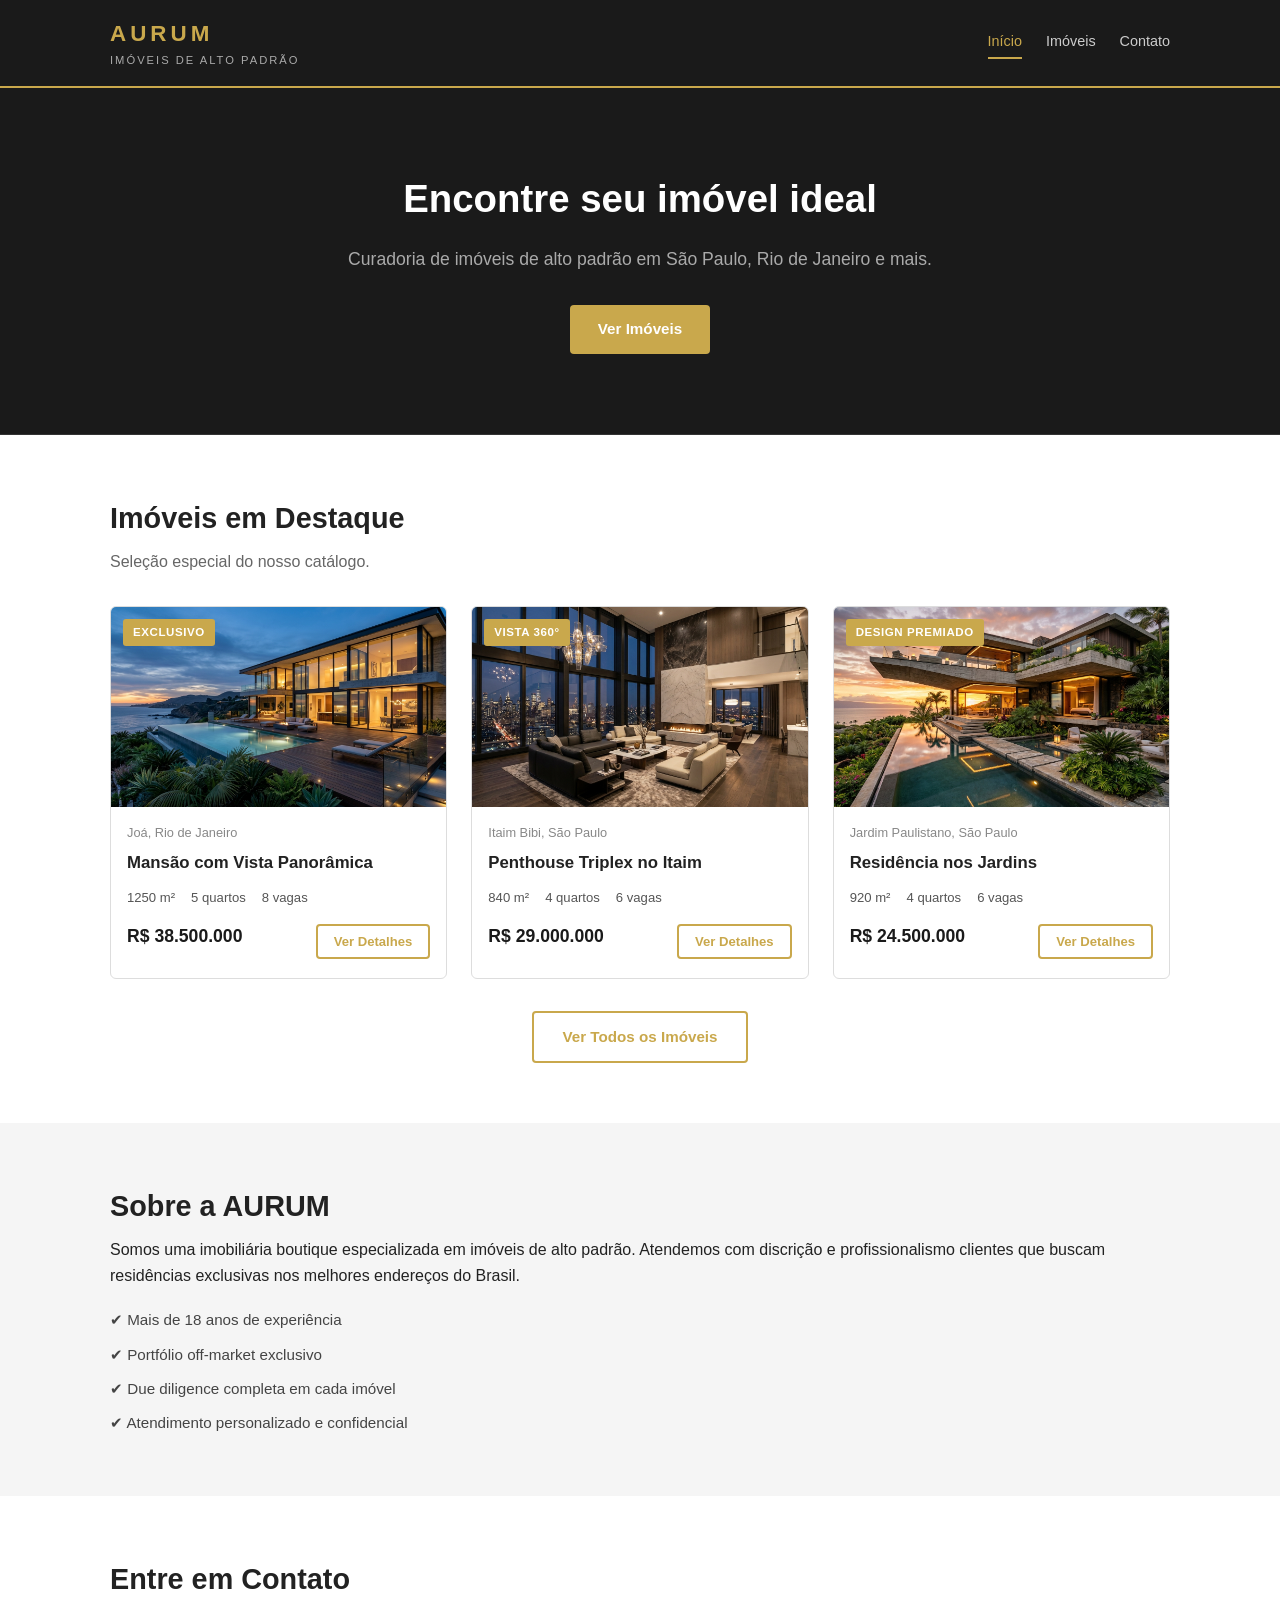
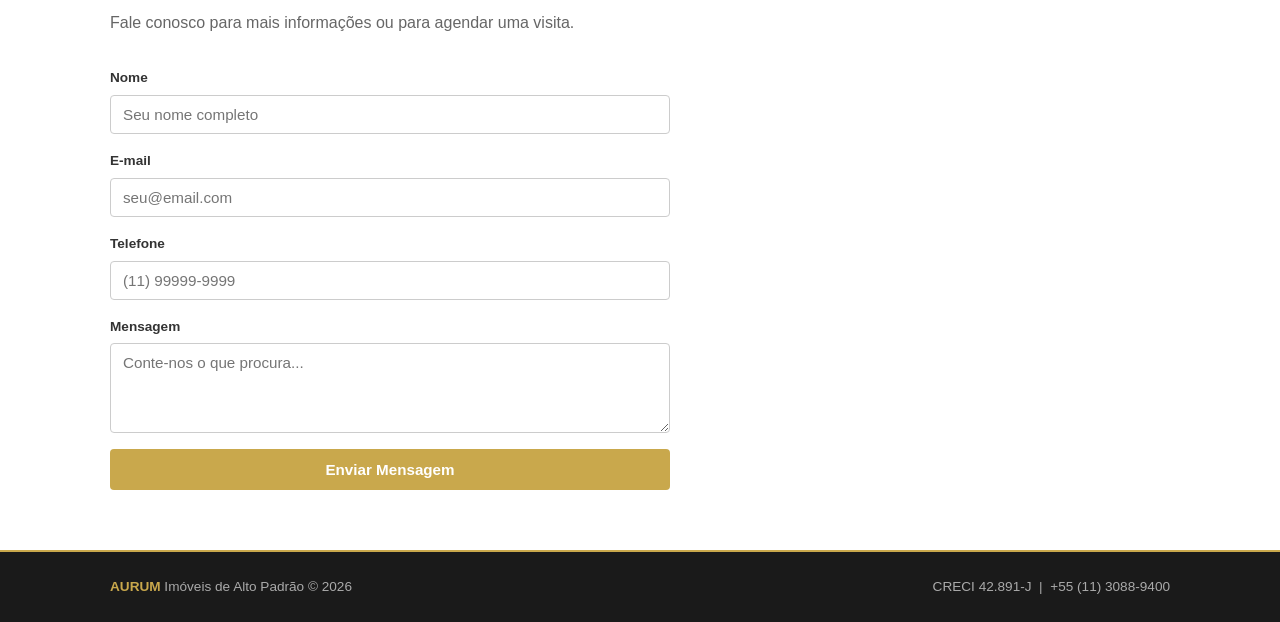
==== aurum-imoveis/index.html @ 84224f12 "Add files via upload" ====
<!DOCTYPE html>
<html lang="pt-BR">
<head>
  <meta charset="UTF-8">
  <meta name="viewport" content="width=device-width, initial-scale=1.0">
  <title>AURUM | Imóveis de Alto Padrão</title>
  <meta name="description" content="Imóveis exclusivos em São Paulo e Rio de Janeiro.">
  <link rel="stylesheet" href="css/style.css">
</head>
<body>

  <!-- Cabeçalho -->
  <header>
    <div class="container header-inner">
      <div class="logo">
        <span class="logo-name">AURUM</span>
        <span class="logo-sub">Imóveis de Alto Padrão</span>
      </div>
      <nav>
        <a href="index.html" class="active">Início</a>
        <a href="imoveis.html">Imóveis</a>
        <a href="#contato">Contato</a>
      </nav>
    </div>
  </header>

  <main>

    <!-- Hero -->
    <section class="hero">
      <div class="container">
        <h1>Encontre seu imóvel ideal</h1>
        <p>Curadoria de imóveis de alto padrão em São Paulo, Rio de Janeiro e mais.</p>
        <a href="imoveis.html" class="btn-primary">Ver Imóveis</a>
      </div>
    </section>

    <!-- Destaques -->
    <section class="section" id="destaques">
      <div class="container">
        <h2>Imóveis em Destaque</h2>
        <p class="subtitle">Seleção especial do nosso catálogo.</p>

        <div class="cards-grid" id="home-grid">
          <!-- preenchido pelo JS -->
        </div>

        <div style="text-align:center; margin-top:32px;">
          <a href="imoveis.html" class="btn-outline">Ver Todos os Imóveis</a>
        </div>
      </div>
    </section>

    <!-- Sobre -->
    <section class="section section-gray" id="sobre">
      <div class="container">
        <h2>Sobre a AURUM</h2>
        <p>
          Somos uma imobiliária boutique especializada em imóveis de alto padrão.
          Atendemos com discrição e profissionalismo clientes que buscam
          residências exclusivas nos melhores endereços do Brasil.
        </p>
        <ul class="about-list">
          <li>✔ Mais de 18 anos de experiência</li>
          <li>✔ Portfólio off-market exclusivo</li>
          <li>✔ Due diligence completa em cada imóvel</li>
          <li>✔ Atendimento personalizado e confidencial</li>
        </ul>
      </div>
    </section>

    <!-- Contato -->
    <section class="section" id="contato">
      <div class="container">
        <h2>Entre em Contato</h2>
        <p class="subtitle">Fale conosco para mais informações ou para agendar uma visita.</p>

        <form class="contact-form" onsubmit="handleForm(event)">
          <div class="form-group">
            <label for="name">Nome</label>
            <input type="text" id="name" placeholder="Seu nome completo" required>
          </div>
          <div class="form-group">
            <label for="email">E-mail</label>
            <input type="email" id="email" placeholder="seu@email.com" required>
          </div>
          <div class="form-group">
            <label for="phone">Telefone</label>
            <input type="tel" id="phone" placeholder="(11) 99999-9999">
          </div>
          <div class="form-group">
            <label for="msg">Mensagem</label>
            <textarea id="msg" rows="4" placeholder="Conte-nos o que procura..."></textarea>
          </div>
          <button type="submit" class="btn-primary">Enviar Mensagem</button>
        </form>
      </div>
    </section>

  </main>

  <!-- Rodapé -->
  <footer>
    <div class="container footer-inner">
      <span><strong>AURUM</strong> Imóveis de Alto Padrão &copy; 2026</span>
      <span>CRECI 42.891-J &nbsp;|&nbsp; +55 (11) 3088-9400</span>
    </div>
  </footer>

  <script src="js/main.js"></script>
</body>
</html>
---- aurum-imoveis/css/style.css ----
/* ==============================
   RESET E BASE
   ============================== */
*, *::before, *::after {
  box-sizing: border-box;
  margin: 0;
  padding: 0;
}

body {
  font-family: Arial, sans-serif;
  font-size: 16px;
  color: #222;
  background: #fff;
  line-height: 1.6;
}

a {
  color: inherit;
  text-decoration: none;
}

img {
  max-width: 100%;
  display: block;
}

/* ==============================
   LAYOUT
   ============================== */
.container {
  max-width: 1100px;
  margin: 0 auto;
  padding: 0 20px;
}

.section {
  padding: 60px 0;
}

.section-gray {
  background: #f5f5f5;
}

/* ==============================
   CABEÇALHO
   ============================== */
header {
  background: #1a1a1a;
  color: #fff;
  padding: 16px 0;
  position: sticky;
  top: 0;
  z-index: 100;
  border-bottom: 2px solid #c9a84c;
}

.header-inner {
  display: flex;
  align-items: center;
  justify-content: space-between;
  gap: 20px;
}

.logo {
  display: flex;
  flex-direction: column;
}

.logo-name {
  font-size: 1.4rem;
  font-weight: bold;
  letter-spacing: 4px;
  color: #c9a84c;
}

.logo-sub {
  font-size: 0.7rem;
  letter-spacing: 2px;
  color: #aaa;
  text-transform: uppercase;
}

nav {
  display: flex;
  gap: 24px;
}

nav a {
  color: #ccc;
  font-size: 0.9rem;
  padding: 4px 0;
  border-bottom: 2px solid transparent;
  transition: color 0.2s, border-color 0.2s;
}

nav a:hover,
nav a.active {
  color: #c9a84c;
  border-bottom-color: #c9a84c;
}

/* ==============================
   HERO (PÁGINA INICIAL)
   ============================== */
.hero {
  background: #1a1a1a;
  color: #fff;
  padding: 80px 0;
  text-align: center;
  border-bottom: 1px solid #333;
}

.hero h1 {
  font-size: 2.4rem;
  margin-bottom: 16px;
  color: #fff;
}

.hero p {
  font-size: 1.1rem;
  color: #aaa;
  margin-bottom: 32px;
}

/* ==============================
   HERO DA PÁGINA DE IMÓVEIS
   ============================== */
.page-hero {
  background: #f5f5f5;
  padding: 40px 0;
  border-bottom: 1px solid #ddd;
}

.page-hero h1 {
  font-size: 2rem;
  margin-bottom: 8px;
}

.page-hero p {
  color: #555;
}

.breadcrumb {
  font-size: 0.85rem;
  color: #888;
  margin-bottom: 12px;
}

.breadcrumb a {
  color: #c9a84c;
}

/* ==============================
   BOTÕES
   ============================== */
.btn-primary {
  display: inline-block;
  background: #c9a84c;
  color: #fff;
  padding: 12px 28px;
  border-radius: 4px;
  font-size: 0.95rem;
  font-weight: bold;
  border: none;
  cursor: pointer;
  transition: background 0.2s;
}

.btn-primary:hover {
  background: #b8943f;
}

.btn-outline {
  display: inline-block;
  background: transparent;
  color: #c9a84c;
  padding: 12px 28px;
  border-radius: 4px;
  font-size: 0.95rem;
  font-weight: bold;
  border: 2px solid #c9a84c;
  cursor: pointer;
  transition: background 0.2s, color 0.2s;
}

.btn-outline:hover {
  background: #c9a84c;
  color: #fff;
}

/* ==============================
   TÍTULOS DE SEÇÃO
   ============================== */
.section h2 {
  font-size: 1.8rem;
  margin-bottom: 8px;
}

.subtitle {
  color: #666;
  margin-bottom: 32px;
}

/* ==============================
   GRID DE CARDS
   ============================== */
.cards-grid {
  display: grid;
  grid-template-columns: repeat(auto-fill, minmax(300px, 1fr));
  gap: 24px;
  margin-top: 24px;
}

/* ==============================
   CARD DE IMÓVEL
   ============================== */
.property-card {
  border: 1px solid #ddd;
  border-radius: 6px;
  overflow: hidden;
  background: #fff;
  transition: box-shadow 0.2s;
}

.property-card:hover {
  box-shadow: 0 4px 16px rgba(0,0,0,0.1);
}

.card-img {
  position: relative;
  height: 200px;
  overflow: hidden;
  cursor: pointer;
}

.card-img img {
  width: 100%;
  height: 100%;
  object-fit: cover;
  transition: transform 0.3s;
}

.card-img:hover img {
  transform: scale(1.03);
}

.card-badge {
  position: absolute;
  top: 12px;
  left: 12px;
  background: #c9a84c;
  color: #fff;
  font-size: 0.72rem;
  font-weight: bold;
  padding: 4px 10px;
  border-radius: 3px;
  text-transform: uppercase;
  letter-spacing: 0.05em;
}

.card-body {
  padding: 16px;
}

.card-location {
  font-size: 0.8rem;
  color: #888;
  margin-bottom: 6px;
}

.card-title {
  font-size: 1.05rem;
  font-weight: bold;
  margin-bottom: 10px;
  cursor: pointer;
}

.card-title:hover {
  color: #c9a84c;
}

.card-specs {
  display: flex;
  gap: 16px;
  font-size: 0.82rem;
  color: #555;
  margin-bottom: 14px;
}

.card-price {
  font-size: 1.1rem;
  font-weight: bold;
  color: #1a1a1a;
  margin-bottom: 12px;
}

.card-footer {
  display: flex;
  justify-content: space-between;
  align-items: center;
}

/* ==============================
   SOBRE
   ============================== */
.about-list {
  list-style: none;
  margin-top: 20px;
  display: flex;
  flex-direction: column;
  gap: 10px;
}

.about-list li {
  font-size: 0.95rem;
  color: #444;
}

/* ==============================
   FORMULÁRIO DE CONTATO
   ============================== */
.contact-form {
  max-width: 560px;
  display: flex;
  flex-direction: column;
  gap: 16px;
  margin-top: 24px;
}

.form-group {
  display: flex;
  flex-direction: column;
  gap: 6px;
}

.form-group label {
  font-size: 0.85rem;
  font-weight: bold;
  color: #333;
}

.form-group input,
.form-group textarea,
.form-group select {
  padding: 10px 12px;
  border: 1px solid #ccc;
  border-radius: 4px;
  font-size: 0.95rem;
  font-family: inherit;
  background: #fff;
  color: #222;
  transition: border-color 0.2s;
}

.form-group input:focus,
.form-group textarea:focus,
.form-group select:focus {
  outline: none;
  border-color: #c9a84c;
}

/* ==============================
   BARRA DE FILTROS
   ============================== */
.filter-bar {
  display: flex;
  flex-wrap: wrap;
  gap: 16px;
  align-items: flex-end;
  padding: 24px 0;
  border-bottom: 1px solid #eee;
  margin-bottom: 12px;
}

.filter-group {
  display: flex;
  flex-direction: column;
  gap: 5px;
  min-width: 160px;
}

.filter-group label {
  font-size: 0.8rem;
  font-weight: bold;
  color: #555;
}

.filter-group select {
  padding: 8px 12px;
  border: 1px solid #ccc;
  border-radius: 4px;
  font-size: 0.9rem;
  font-family: inherit;
  background: #fff;
  color: #222;
  cursor: pointer;
}

.filter-group select:focus {
  outline: none;
  border-color: #c9a84c;
}

.filter-search {
  margin: 12px 0 0;
}

.filter-search input {
  width: 100%;
  padding: 10px 14px;
  border: 1px solid #ccc;
  border-radius: 4px;
  font-size: 0.92rem;
  font-family: inherit;
  color: #222;
  transition: border-color 0.2s;
}

.filter-search input:focus {
  outline: none;
  border-color: #c9a84c;
}

.results-count {
  font-size: 0.85rem;
  color: #888;
  margin-bottom: 8px;
}

/* ==============================
   MODAL
   ============================== */
.modal-overlay {
  display: none;
  position: fixed;
  inset: 0;
  background: rgba(0,0,0,0.6);
  z-index: 200;
  justify-content: center;
  align-items: flex-start;
  padding: 40px 20px;
  overflow-y: auto;
}

.modal-overlay.open {
  display: flex;
}

.modal-box {
  background: #fff;
  border-radius: 8px;
  max-width: 700px;
  width: 100%;
  position: relative;
  overflow: hidden;
}

.modal-close {
  position: absolute;
  top: 12px;
  right: 16px;
  background: none;
  border: none;
  font-size: 1.8rem;
  cursor: pointer;
  color: #555;
  z-index: 1;
  line-height: 1;
}

.modal-close:hover {
  color: #000;
}

.modal-box img {
  width: 100%;
  height: 320px;
  object-fit: cover;
}

.modal-body {
  padding: 24px;
}

.modal-badge {
  display: inline-block;
  background: #c9a84c;
  color: #fff;
  font-size: 0.72rem;
  font-weight: bold;
  padding: 4px 10px;
  border-radius: 3px;
  text-transform: uppercase;
  letter-spacing: 0.05em;
  margin-bottom: 10px;
}

.modal-body h2 {
  font-size: 1.5rem;
  margin-bottom: 6px;
}

.modal-location {
  font-size: 0.85rem;
  color: #888;
  margin-bottom: 14px;
}

.modal-specs {
  display: flex;
  gap: 20px;
  font-size: 0.85rem;
  color: #555;
  margin-bottom: 14px;
  flex-wrap: wrap;
}

.modal-specs span {
  background: #f5f5f5;
  padding: 6px 12px;
  border-radius: 4px;
}

.modal-body p {
  font-size: 0.92rem;
  color: #444;
  line-height: 1.7;
  margin-bottom: 20px;
}

.modal-price-row {
  display: flex;
  align-items: center;
  justify-content: space-between;
  flex-wrap: wrap;
  gap: 12px;
}

.modal-price {
  font-size: 1.4rem;
  font-weight: bold;
  color: #1a1a1a;
}

/* ==============================
   RODAPÉ
   ============================== */
footer {
  background: #1a1a1a;
  color: #aaa;
  padding: 24px 0;
  font-size: 0.85rem;
  border-top: 2px solid #c9a84c;
}

.footer-inner {
  display: flex;
  justify-content: space-between;
  flex-wrap: wrap;
  gap: 10px;
}

footer strong {
  color: #c9a84c;
}

/* ==============================
   TOAST
   ============================== */
.toast-container {
  position: fixed;
  bottom: 24px;
  right: 24px;
  display: flex;
  flex-direction: column;
  gap: 10px;
  z-index: 9999;
}

.toast {
  background: #1a1a1a;
  color: #fff;
  padding: 12px 20px;
  border-radius: 6px;
  border-left: 4px solid #c9a84c;
  font-size: 0.88rem;
  max-width: 320px;
  box-shadow: 0 4px 12px rgba(0,0,0,0.2);
}

/* ==============================
   RESPONSIVO
   ============================== */
@media (max-width: 600px) {
  .hero h1 { font-size: 1.7rem; }
  .header-inner { flex-direction: column; align-items: flex-start; gap: 10px; }
  nav { gap: 16px; }
  .cards-grid { grid-template-columns: 1fr; }
  .filter-bar { flex-direction: column; }
  .modal-price-row { flex-direction: column; }
}
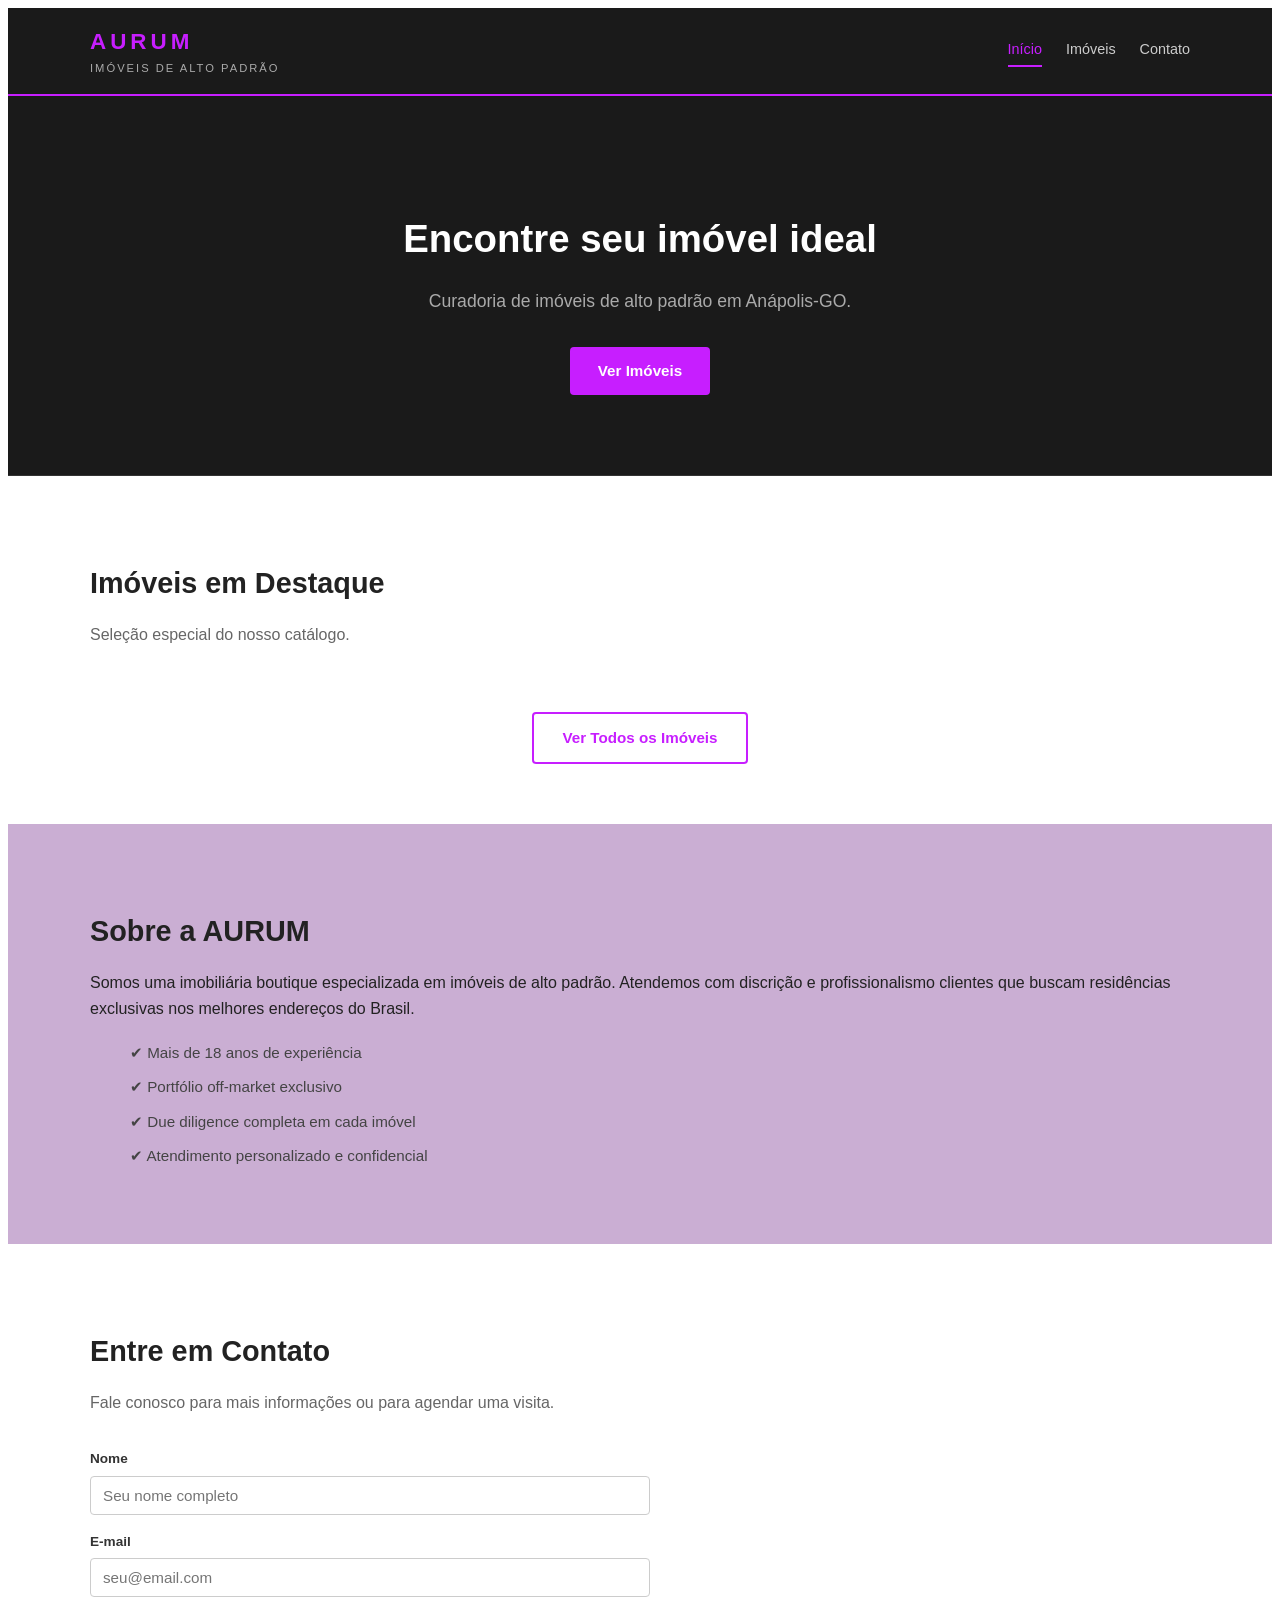
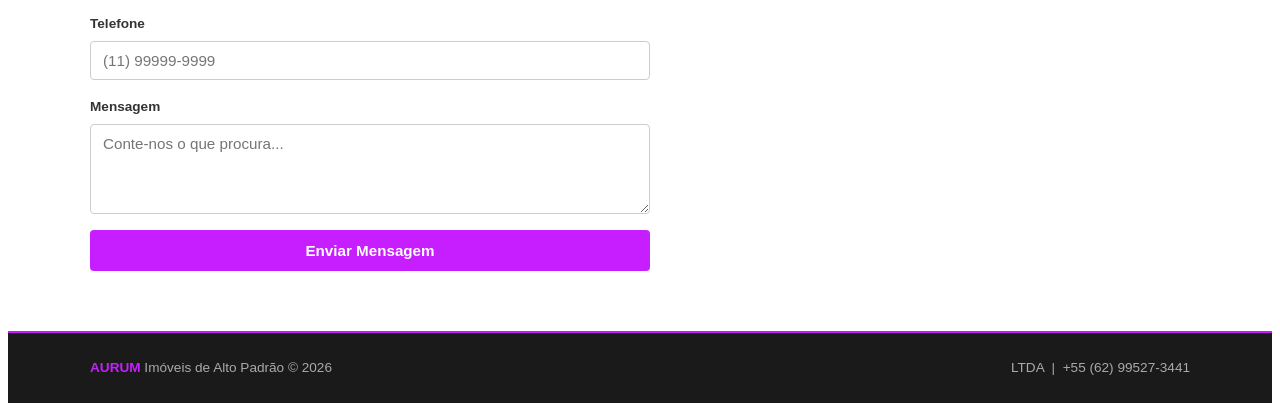
==== commit 8be3ea54: "Add files via upload" ====
--- a/aurum-imoveis/index.html
+++ b/aurum-imoveis/index.html
@@ -4,20 +4,19 @@
   <meta charset="UTF-8">
   <meta name="viewport" content="width=device-width, initial-scale=1.0">
   <title>AURUM | Imóveis de Alto Padrão</title>
-  <meta name="description" content="Imóveis exclusivos em São Paulo e Rio de Janeiro.">
+  <meta name="description" content="Imóveis exclusivos em Anápolis-GO.">
   <link rel="stylesheet" href="css/style.css">
 </head>
 <body>
 
-  <!-- Cabeçalho -->
-  <header>
-    <div class="container header-inner">
+  <header class="cabecalho">
+    <div class="container cabecalho-conteudo">
       <div class="logo">
-        <span class="logo-name">AURUM</span>
-        <span class="logo-sub">Imóveis de Alto Padrão</span>
+        <span class="logo-nome">AURUM</span>
+        <span class="logo-subtitulo">Imóveis de Alto Padrão</span>
       </div>
-      <nav>
-        <a href="index.html" class="active">Início</a>
+      <nav class="navegacao">
+        <a href="index.html" class="ativo">Início</a>
         <a href="imoveis.html">Imóveis</a>
         <a href="#contato">Contato</a>
       </nav>
@@ -26,33 +25,29 @@
 
   <main>
 
-    <!-- Hero -->
-    <section class="hero">
+    <section class="destaque-principal">
       <div class="container">
         <h1>Encontre seu imóvel ideal</h1>
-        <p>Curadoria de imóveis de alto padrão em São Paulo, Rio de Janeiro e mais.</p>
-        <a href="imoveis.html" class="btn-primary">Ver Imóveis</a>
+        <p>Curadoria de imóveis de alto padrão em Anápolis-GO.</p>
+        <a href="imoveis.html" class="botao-principal">Ver Imóveis</a>
       </div>
     </section>
 
-    <!-- Destaques -->
-    <section class="section" id="destaques">
+    <section class="secao" id="destaques">
       <div class="container">
         <h2>Imóveis em Destaque</h2>
-        <p class="subtitle">Seleção especial do nosso catálogo.</p>
+        <p class="subtitulo">Seleção especial do nosso catálogo.</p>
 
-        <div class="cards-grid" id="home-grid">
-          <!-- preenchido pelo JS -->
+        <div class="grade-cartoes" id="home-grid">
         </div>
 
         <div style="text-align:center; margin-top:32px;">
-          <a href="imoveis.html" class="btn-outline">Ver Todos os Imóveis</a>
+          <a href="imoveis.html" class="botao-contorno">Ver Todos os Imóveis</a>
         </div>
       </div>
     </section>
 
-    <!-- Sobre -->
-    <section class="section section-gray" id="sobre">
+    <section class="secao secao-cinza" id="sobre">
       <div class="container">
         <h2>Sobre a AURUM</h2>
         <p>
@@ -60,7 +55,7 @@
           Atendemos com discrição e profissionalismo clientes que buscam
           residências exclusivas nos melhores endereços do Brasil.
         </p>
-        <ul class="about-list">
+        <ul class="lista-sobre">
           <li>✔ Mais de 18 anos de experiência</li>
           <li>✔ Portfólio off-market exclusivo</li>
           <li>✔ Due diligence completa em cada imóvel</li>
@@ -69,44 +64,42 @@
       </div>
     </section>
 
-    <!-- Contato -->
-    <section class="section" id="contato">
+    <section class="secao" id="contato">
       <div class="container">
         <h2>Entre em Contato</h2>
-        <p class="subtitle">Fale conosco para mais informações ou para agendar uma visita.</p>
+        <p class="subtitulo">Fale conosco para mais informações ou para agendar uma visita.</p>
 
-        <form class="contact-form" onsubmit="handleForm(event)">
-          <div class="form-group">
+        <form class="formulario-contato" onsubmit="handleForm(event)">
+          <div class="campo-formulario">
             <label for="name">Nome</label>
             <input type="text" id="name" placeholder="Seu nome completo" required>
           </div>
-          <div class="form-group">
+          <div class="campo-formulario">
             <label for="email">E-mail</label>
             <input type="email" id="email" placeholder="seu@email.com" required>
           </div>
-          <div class="form-group">
+          <div class="campo-formulario">
             <label for="phone">Telefone</label>
             <input type="tel" id="phone" placeholder="(11) 99999-9999">
           </div>
-          <div class="form-group">
+          <div class="campo-formulario">
             <label for="msg">Mensagem</label>
             <textarea id="msg" rows="4" placeholder="Conte-nos o que procura..."></textarea>
           </div>
-          <button type="submit" class="btn-primary">Enviar Mensagem</button>
+          <button type="submit" class="botao-principal" id="enviar">Enviar Mensagem</button>
         </form>
       </div>
     </section>
 
   </main>
 
-  <!-- Rodapé -->
-  <footer>
-    <div class="container footer-inner">
+  <footer class="rodape">
+    <div class="container rodape-conteudo">
       <span><strong>AURUM</strong> Imóveis de Alto Padrão &copy; 2026</span>
-      <span>CRECI 42.891-J &nbsp;|&nbsp; +55 (11) 3088-9400</span>
+      <span> LTDA &nbsp;|&nbsp; +55 (62) 99527-3441</span>
     </div>
   </footer>
 
-  <script src="js/main.js"></script>
+  <script src="script.js"></script>
 </body>
-</html>
+</html>
--- a/aurum-imoveis/css/style.css
+++ b/aurum-imoveis/css/style.css
@@ -1,12 +1,3 @@
-/* ==============================
-   RESET E BASE
-   ============================== */
-*, *::before, *::after {
-  box-sizing: border-box;
-  margin: 0;
-  padding: 0;
-}
-
 body {
   font-family: Arial, sans-serif;
   font-size: 16px;
@@ -25,37 +16,31 @@
   display: block;
 }
 
-/* ==============================
-   LAYOUT
-   ============================== */
 .container {
   max-width: 1100px;
   margin: 0 auto;
   padding: 0 20px;
 }
 
-.section {
+.secao {
   padding: 60px 0;
 }
 
-.section-gray {
-  background: #f5f5f5;
-}
-
-/* ==============================
-   CABEÇALHO
-   ============================== */
-header {
+.secao-cinza {
+  background: #caaed3;
+}
+
+.cabecalho {
   background: #1a1a1a;
   color: #fff;
   padding: 16px 0;
   position: sticky;
   top: 0;
   z-index: 100;
-  border-bottom: 2px solid #c9a84c;
-}
-
-.header-inner {
+  border-bottom: 2px solid #c71eff;
+}
+
+.cabecalho-conteudo {
   display: flex;
   align-items: center;
   justify-content: space-between;
@@ -67,26 +52,26 @@
   flex-direction: column;
 }
 
-.logo-name {
+.logo-nome {
   font-size: 1.4rem;
   font-weight: bold;
   letter-spacing: 4px;
-  color: #c9a84c;
-}
-
-.logo-sub {
+  color: #c71eff;
+}
+
+.logo-subtitulo {
   font-size: 0.7rem;
   letter-spacing: 2px;
   color: #aaa;
   text-transform: uppercase;
 }
 
-nav {
+.navegacao {
   display: flex;
   gap: 24px;
 }
 
-nav a {
+.navegacao a {
   color: #ccc;
   font-size: 0.9rem;
   padding: 4px 0;
@@ -94,16 +79,13 @@
   transition: color 0.2s, border-color 0.2s;
 }
 
-nav a:hover,
-nav a.active {
-  color: #c9a84c;
-  border-bottom-color: #c9a84c;
-}
-
-/* ==============================
-   HERO (PÁGINA INICIAL)
-   ============================== */
-.hero {
+.navegacao a:hover,
+.navegacao a.ativo {
+  color: #c71eff;
+  border-bottom-color: #c71eff;
+}
+
+.destaque-principal {
   background: #1a1a1a;
   color: #fff;
   padding: 80px 0;
@@ -111,52 +93,46 @@
   border-bottom: 1px solid #333;
 }
 
-.hero h1 {
+.destaque-principal h1 {
   font-size: 2.4rem;
   margin-bottom: 16px;
   color: #fff;
 }
 
-.hero p {
+.destaque-principal p {
   font-size: 1.1rem;
   color: #aaa;
   margin-bottom: 32px;
 }
 
-/* ==============================
-   HERO DA PÁGINA DE IMÓVEIS
-   ============================== */
-.page-hero {
+.topo-pagina {
   background: #f5f5f5;
   padding: 40px 0;
   border-bottom: 1px solid #ddd;
 }
 
-.page-hero h1 {
+.topo-pagina h1 {
   font-size: 2rem;
   margin-bottom: 8px;
 }
 
-.page-hero p {
+.topo-pagina p {
   color: #555;
 }
 
-.breadcrumb {
+.caminho-pagina {
   font-size: 0.85rem;
   color: #888;
   margin-bottom: 12px;
 }
 
-.breadcrumb a {
-  color: #c9a84c;
-}
-
-/* ==============================
-   BOTÕES
-   ============================== */
-.btn-primary {
+.caminho-pagina a {
+  color: #c71eff;
+}
+
+.botao-principal {
   display: inline-block;
-  background: #c9a84c;
+  background: #c71eff;
   color: #fff;
   padding: 12px 28px;
   border-radius: 4px;
@@ -165,57 +141,51 @@
   border: none;
   cursor: pointer;
   transition: background 0.2s;
-}
-
-.btn-primary:hover {
-  background: #b8943f;
-}
-
-.btn-outline {
+
+}
+
+.botao-principal:hover {
+  background: #c71eff;
+  transform: scale(1.1);
+  transition: all 0.2s ease-in-out;
+}
+
+.botao-contorno {
   display: inline-block;
   background: transparent;
-  color: #c9a84c;
+  color: #c71eff;
   padding: 12px 28px;
   border-radius: 4px;
   font-size: 0.95rem;
   font-weight: bold;
-  border: 2px solid #c9a84c;
+  border: 2px solid #c71eff;
   cursor: pointer;
   transition: background 0.2s, color 0.2s;
 }
 
-.btn-outline:hover {
-  background: #c9a84c;
-  color: #fff;
-}
-
-/* ==============================
-   TÍTULOS DE SEÇÃO
-   ============================== */
-.section h2 {
+.botao-contorno:hover {
+  background: #c71eff;
+  color: #fff;
+}
+
+.secao h2 {
   font-size: 1.8rem;
   margin-bottom: 8px;
 }
 
-.subtitle {
+.subtitulo {
   color: #666;
   margin-bottom: 32px;
 }
 
-/* ==============================
-   GRID DE CARDS
-   ============================== */
-.cards-grid {
+.grade-cartoes {
   display: grid;
   grid-template-columns: repeat(auto-fill, minmax(300px, 1fr));
   gap: 24px;
   margin-top: 24px;
 }
 
-/* ==============================
-   CARD DE IMÓVEL
-   ============================== */
-.property-card {
+.cartao-imovel {
   border: 1px solid #ddd;
   border-radius: 6px;
   overflow: hidden;
@@ -223,33 +193,33 @@
   transition: box-shadow 0.2s;
 }
 
-.property-card:hover {
+.cartao-imovel:hover {
   box-shadow: 0 4px 16px rgba(0,0,0,0.1);
 }
 
-.card-img {
+.imagem-cartao {
   position: relative;
   height: 200px;
   overflow: hidden;
   cursor: pointer;
 }
 
-.card-img img {
+.imagem-cartao img {
   width: 100%;
   height: 100%;
   object-fit: cover;
   transition: transform 0.3s;
 }
 
-.card-img:hover img {
+.imagem-cartao:hover img {
   transform: scale(1.03);
 }
 
-.card-badge {
+.selo-cartao {
   position: absolute;
   top: 12px;
   left: 12px;
-  background: #c9a84c;
+  background: #c71eff;
   color: #fff;
   font-size: 0.72rem;
   font-weight: bold;
@@ -259,28 +229,28 @@
   letter-spacing: 0.05em;
 }
 
-.card-body {
+.corpo-cartao {
   padding: 16px;
 }
 
-.card-location {
+.localizacao-cartao {
   font-size: 0.8rem;
   color: #888;
   margin-bottom: 6px;
 }
 
-.card-title {
+.titulo-cartao {
   font-size: 1.05rem;
   font-weight: bold;
   margin-bottom: 10px;
   cursor: pointer;
 }
 
-.card-title:hover {
-  color: #c9a84c;
-}
-
-.card-specs {
+.titulo-cartao:hover {
+  color: #c71eff;
+}
+
+.detalhes-cartao {
   display: flex;
   gap: 16px;
   font-size: 0.82rem;
@@ -288,23 +258,20 @@
   margin-bottom: 14px;
 }
 
-.card-price {
+.preco-cartao {
   font-size: 1.1rem;
   font-weight: bold;
   color: #1a1a1a;
   margin-bottom: 12px;
 }
 
-.card-footer {
+.rodape-cartao {
   display: flex;
   justify-content: space-between;
   align-items: center;
 }
 
-/* ==============================
-   SOBRE
-   ============================== */
-.about-list {
+.lista-sobre {
   list-style: none;
   margin-top: 20px;
   display: flex;
@@ -312,15 +279,12 @@
   gap: 10px;
 }
 
-.about-list li {
+.lista-sobre li {
   font-size: 0.95rem;
   color: #444;
 }
 
-/* ==============================
-   FORMULÁRIO DE CONTATO
-   ============================== */
-.contact-form {
+.formulario-contato {
   max-width: 560px;
   display: flex;
   flex-direction: column;
@@ -328,21 +292,21 @@
   margin-top: 24px;
 }
 
-.form-group {
+.campo-formulario {
   display: flex;
   flex-direction: column;
   gap: 6px;
 }
 
-.form-group label {
+.campo-formulario label {
   font-size: 0.85rem;
   font-weight: bold;
   color: #333;
 }
 
-.form-group input,
-.form-group textarea,
-.form-group select {
+.campo-formulario input,
+.campo-formulario textarea,
+.campo-formulario select {
   padding: 10px 12px;
   border: 1px solid #ccc;
   border-radius: 4px;
@@ -353,17 +317,14 @@
   transition: border-color 0.2s;
 }
 
-.form-group input:focus,
-.form-group textarea:focus,
-.form-group select:focus {
+.campo-formulario input:focus,
+.campo-formulario textarea:focus,
+.campo-formulario select:focus {
   outline: none;
   border-color: #c9a84c;
 }
 
-/* ==============================
-   BARRA DE FILTROS
-   ============================== */
-.filter-bar {
+.barra-filtros {
   display: flex;
   flex-wrap: wrap;
   gap: 16px;
@@ -373,20 +334,20 @@
   margin-bottom: 12px;
 }
 
-.filter-group {
+.grupo-filtro {
   display: flex;
   flex-direction: column;
   gap: 5px;
   min-width: 160px;
 }
 
-.filter-group label {
+.grupo-filtro label {
   font-size: 0.8rem;
   font-weight: bold;
   color: #555;
 }
 
-.filter-group select {
+.grupo-filtro select {
   padding: 8px 12px;
   border: 1px solid #ccc;
   border-radius: 4px;
@@ -397,16 +358,16 @@
   cursor: pointer;
 }
 
-.filter-group select:focus {
+.grupo-filtro select:focus {
   outline: none;
-  border-color: #c9a84c;
-}
-
-.filter-search {
+  border-color: #c71eff;
+}
+
+.busca-filtro {
   margin: 12px 0 0;
 }
 
-.filter-search input {
+.busca-filtro input {
   width: 100%;
   padding: 10px 14px;
   border: 1px solid #ccc;
@@ -417,21 +378,18 @@
   transition: border-color 0.2s;
 }
 
-.filter-search input:focus {
+.busca-filtro input:focus {
   outline: none;
-  border-color: #c9a84c;
-}
-
-.results-count {
+  border-color: #c71eff;
+}
+
+.contador-resultados {
   font-size: 0.85rem;
   color: #888;
   margin-bottom: 8px;
 }
 
-/* ==============================
-   MODAL
-   ============================== */
-.modal-overlay {
+.modal-fundo {
   display: none;
   position: fixed;
   inset: 0;
@@ -443,11 +401,11 @@
   overflow-y: auto;
 }
 
-.modal-overlay.open {
-  display: flex;
-}
-
-.modal-box {
+.modal-fundo.aberto {
+  display: flex;
+}
+
+.modal-caixa {
   background: #fff;
   border-radius: 8px;
   max-width: 700px;
@@ -456,7 +414,7 @@
   overflow: hidden;
 }
 
-.modal-close {
+.modal-fechar {
   position: absolute;
   top: 12px;
   right: 16px;
@@ -469,23 +427,23 @@
   line-height: 1;
 }
 
-.modal-close:hover {
+.modal-fechar:hover {
   color: #000;
 }
 
-.modal-box img {
+.modal-caixa img {
   width: 100%;
   height: 320px;
   object-fit: cover;
 }
 
-.modal-body {
+.modal-corpo {
   padding: 24px;
 }
 
-.modal-badge {
+.modal-selo {
   display: inline-block;
-  background: #c9a84c;
+  background: #c71eff;
   color: #fff;
   font-size: 0.72rem;
   font-weight: bold;
@@ -496,18 +454,18 @@
   margin-bottom: 10px;
 }
 
-.modal-body h2 {
+.modal-corpo h2 {
   font-size: 1.5rem;
   margin-bottom: 6px;
 }
 
-.modal-location {
+.modal-localizacao {
   font-size: 0.85rem;
   color: #888;
   margin-bottom: 14px;
 }
 
-.modal-specs {
+.modal-detalhes {
   display: flex;
   gap: 20px;
   font-size: 0.85rem;
@@ -516,20 +474,20 @@
   flex-wrap: wrap;
 }
 
-.modal-specs span {
+.modal-detalhes span {
   background: #f5f5f5;
   padding: 6px 12px;
   border-radius: 4px;
 }
 
-.modal-body p {
+.modal-corpo p {
   font-size: 0.92rem;
   color: #444;
   line-height: 1.7;
   margin-bottom: 20px;
 }
 
-.modal-price-row {
+.modal-linha-preco {
   display: flex;
   align-items: center;
   justify-content: space-between;
@@ -537,38 +495,32 @@
   gap: 12px;
 }
 
-.modal-price {
+.modal-preco {
   font-size: 1.4rem;
   font-weight: bold;
   color: #1a1a1a;
 }
 
-/* ==============================
-   RODAPÉ
-   ============================== */
-footer {
+.rodape {
   background: #1a1a1a;
   color: #aaa;
   padding: 24px 0;
   font-size: 0.85rem;
-  border-top: 2px solid #c9a84c;
-}
-
-.footer-inner {
+  border-top: 2px solid #c71eff;
+}
+
+.rodape-conteudo {
   display: flex;
   justify-content: space-between;
   flex-wrap: wrap;
   gap: 10px;
 }
 
-footer strong {
-  color: #c9a84c;
-}
-
-/* ==============================
-   TOAST
-   ============================== */
-.toast-container {
+.rodape strong {
+  color: #c71eff;
+}
+
+.area-notificacoes {
   position: fixed;
   bottom: 24px;
   right: 24px;
@@ -578,25 +530,22 @@
   z-index: 9999;
 }
 
-.toast {
+.notificacao {
   background: #1a1a1a;
   color: #fff;
   padding: 12px 20px;
   border-radius: 6px;
-  border-left: 4px solid #c9a84c;
+  border-left: 4px solid #c71eff;
   font-size: 0.88rem;
   max-width: 320px;
   box-shadow: 0 4px 12px rgba(0,0,0,0.2);
 }
 
-/* ==============================
-   RESPONSIVO
-   ============================== */
 @media (max-width: 600px) {
-  .hero h1 { font-size: 1.7rem; }
-  .header-inner { flex-direction: column; align-items: flex-start; gap: 10px; }
-  nav { gap: 16px; }
-  .cards-grid { grid-template-columns: 1fr; }
-  .filter-bar { flex-direction: column; }
-  .modal-price-row { flex-direction: column; }
-}
+  .destaque-principal h1 { font-size: 1.7rem; }
+  .cabecalho-conteudo { flex-direction: column; align-items: flex-start; gap: 10px; }
+  .navegacao { gap: 16px; }
+  .grade-cartoes { grid-template-columns: 1fr; }
+  .barra-filtros { flex-direction: column; }
+  .modal-linha-preco { flex-direction: column; }
+}
